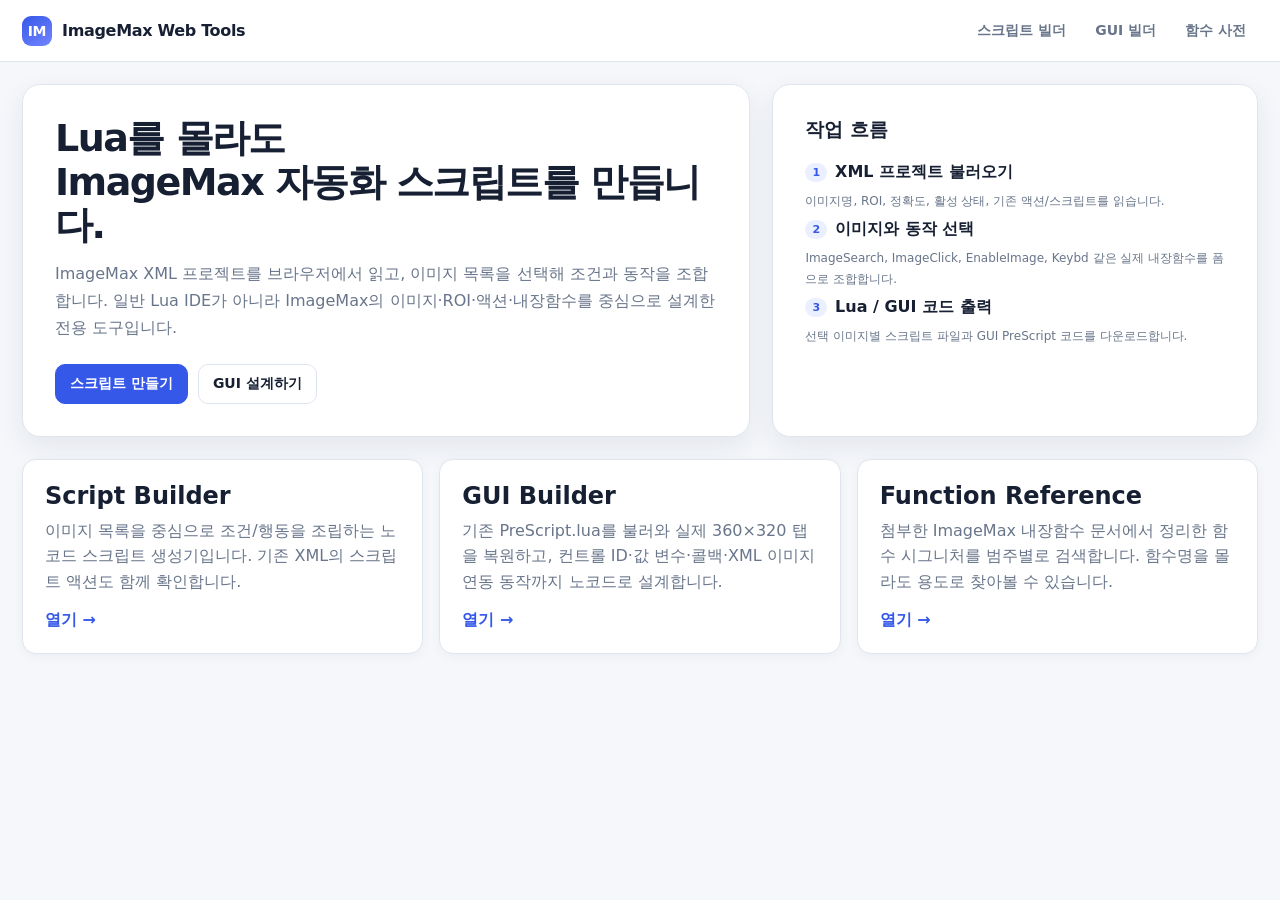
==== index.html @ b181a3d5 "Add files via upload" ====
<!doctype html><html lang="ko"><head><meta charset="utf-8"><meta name="viewport" content="width=device-width,initial-scale=1"><title>ImageMax Web Tools</title><link rel="stylesheet" href="./assets/app.css"></head><body>
<header class="topbar"><a class="brand" href="./"><span class="brandmark">IM</span>ImageMax Web Tools</a><nav class="nav"><a href="./script/">스크립트 빌더</a><a href="./gui/">GUI 빌더</a><a href="./reference/">함수 사전</a></nav></header>
<main class="shell">
<section class="hero"><div class="hero-main"><h1>Lua를 몰라도<br>ImageMax 자동화 스크립트를 만듭니다.</h1><p>ImageMax XML 프로젝트를 브라우저에서 읽고, 이미지 목록을 선택해 조건과 동작을 조합합니다. 일반 Lua IDE가 아니라 ImageMax의 이미지·ROI·액션·내장함수를 중심으로 설계한 전용 도구입니다.</p><div class="hero-actions"><a class="btn primary" href="./script/">스크립트 만들기</a><a class="btn" href="./gui/">GUI 설계하기</a></div></div><div class="hero-side"><h3 style="margin-top:0">작업 흐름</h3><div class="stack"><div class="row"><span class="badge blue">1</span><b>XML 프로젝트 불러오기</b></div><p class="hint">이미지명, ROI, 정확도, 활성 상태, 기존 액션/스크립트를 읽습니다.</p><div class="row"><span class="badge blue">2</span><b>이미지와 동작 선택</b></div><p class="hint">ImageSearch, ImageClick, EnableImage, Keybd 같은 실제 내장함수를 폼으로 조합합니다.</p><div class="row"><span class="badge blue">3</span><b>Lua / GUI 코드 출력</b></div><p class="hint">선택 이미지별 스크립트 파일과 GUI PreScript 코드를 다운로드합니다.</p></div></div></section>
<section class="cards"><article class="card"><h2>Script Builder</h2><p>이미지 목록을 중심으로 조건/행동을 조립하는 노코드 스크립트 생성기입니다. 기존 XML의 스크립트 액션도 함께 확인합니다.</p><a class="link" href="./script/">열기 →</a></article><article class="card"><h2>GUI Builder</h2><p>기존 PreScript.lua를 불러와 실제 360×320 탭을 복원하고, 컨트롤 ID·값 변수·콜백·XML 이미지 연동 동작까지 노코드로 설계합니다.</p><a class="link" href="./gui/">열기 →</a></article><article class="card"><h2>Function Reference</h2><p>첨부한 ImageMax 내장함수 문서에서 정리한 함수 시그니처를 범주별로 검색합니다. 함수명을 몰라도 용도로 찾아볼 수 있습니다.</p><a class="link" href="./reference/">열기 →</a></article></section>
</main><div id="toast" class="toast"></div></body></html>
---- assets/app.css ----
:root{
  --bg:#f5f7fb;--panel:#fff;--panel2:#f9fafc;--text:#172033;--muted:#68758a;--line:#dfe5ee;
  --brand:#3558e8;--brand2:#6b7cff;--ok:#148566;--warn:#b56a00;--danger:#c8394a;--code:#101625;
  --shadow:0 10px 28px rgba(24,35,62,.08);--r:14px;--r2:10px;
}
*{box-sizing:border-box} html,body{margin:0;min-height:100%;font-family:Inter,Pretendard,"Noto Sans KR","Malgun Gothic",system-ui,sans-serif;color:var(--text);background:var(--bg)}
button,input,select,textarea{font:inherit} button{cursor:pointer} a{color:inherit;text-decoration:none}
.topbar{height:62px;background:#fff;border-bottom:1px solid var(--line);display:flex;align-items:center;justify-content:space-between;padding:0 22px;position:sticky;top:0;z-index:30}
.brand{display:flex;gap:10px;align-items:center;font-weight:800;letter-spacing:-.02em}.brandmark{width:30px;height:30px;border-radius:9px;background:linear-gradient(145deg,var(--brand),#7385ff);display:grid;place-items:center;color:#fff;font-size:14px}
.nav{display:flex;gap:5px}.nav a{padding:9px 12px;border-radius:9px;color:var(--muted);font-weight:650;font-size:14px}.nav a:hover,.nav a.active{background:#eef1ff;color:var(--brand)}
.shell{max-width:1500px;margin:0 auto;padding:22px}.hero{display:grid;grid-template-columns:1.2fr .8fr;gap:22px;align-items:stretch;margin-bottom:22px}.hero-main,.hero-side{background:#fff;border:1px solid var(--line);border-radius:18px;padding:32px;box-shadow:var(--shadow)}
.hero h1{font-size:38px;line-height:1.15;margin:0 0 12px;letter-spacing:-.04em}.hero p{color:var(--muted);line-height:1.7;margin:0}.hero-actions{display:flex;gap:10px;margin-top:22px;flex-wrap:wrap}
.btn{border:1px solid var(--line);background:#fff;color:var(--text);padding:10px 14px;border-radius:10px;font-weight:700;font-size:14px}.btn:hover{border-color:#b9c4d8;background:#fafbfe}.btn.primary{background:var(--brand);border-color:var(--brand);color:#fff}.btn.primary:hover{background:#2e4dcc}.btn.soft{background:#eef1ff;color:var(--brand);border-color:#dce2ff}.btn.danger{color:var(--danger);border-color:#f0cbd1;background:#fff8f9}.btn.small{padding:7px 10px;font-size:12px;border-radius:8px}.btn.icon{width:36px;height:36px;padding:0;display:grid;place-items:center}
.cards{display:grid;grid-template-columns:repeat(3,1fr);gap:16px}.card{background:#fff;border:1px solid var(--line);border-radius:var(--r);padding:22px;box-shadow:0 3px 12px rgba(24,35,62,.04)}.card h2,.card h3{margin:0 0 8px}.card p{color:var(--muted);line-height:1.6;margin:0}.card .link{display:inline-flex;margin-top:16px;color:var(--brand);font-weight:750}
.appgrid{display:grid;grid-template-columns:300px minmax(520px,1fr) 360px;gap:14px;height:calc(100vh - 106px);min-height:660px}.panel{background:#fff;border:1px solid var(--line);border-radius:var(--r);overflow:hidden;min-width:0;box-shadow:0 4px 16px rgba(24,35,62,.04)}.panel-head{min-height:52px;padding:12px 14px;border-bottom:1px solid var(--line);display:flex;align-items:center;justify-content:space-between;gap:10px}.panel-title{font-weight:800;font-size:14px}.panel-body{padding:14px;overflow:auto;height:calc(100% - 52px)}
.section{margin-bottom:18px}.section:last-child{margin-bottom:0}.section-label{font-size:12px;font-weight:800;color:#4b5870;text-transform:uppercase;letter-spacing:.03em;margin:0 0 8px}.hint{font-size:12px;color:var(--muted);line-height:1.5}.field{margin-bottom:10px}.field label{display:block;font-size:12px;font-weight:750;color:#4d5a70;margin-bottom:5px}.input,.select,.textarea{width:100%;border:1px solid var(--line);border-radius:9px;background:#fff;padding:9px 10px;color:var(--text);outline:none}.textarea{min-height:80px;resize:vertical}.input:focus,.select:focus,.textarea:focus{border-color:#97a7f9;box-shadow:0 0 0 3px rgba(53,88,232,.1)}
.row{display:flex;align-items:center;gap:8px}.row.wrap{flex-wrap:wrap}.grow{flex:1}.stack{display:flex;flex-direction:column;gap:8px}.divider{height:1px;background:var(--line);margin:14px 0}.badge{display:inline-flex;align-items:center;gap:5px;padding:3px 7px;border-radius:999px;background:#f0f3f8;color:#59677d;font-size:11px;font-weight:750}.badge.ok{background:#e7f6f1;color:#147458}.badge.blue{background:#eaf0ff;color:#3558e8}.badge.warn{background:#fff2dc;color:#945a00}
.dropzone{border:1.5px dashed #bbc6d7;border-radius:12px;padding:17px;text-align:center;background:#fbfcff}.dropzone strong{display:block;font-size:13px;margin-bottom:4px}.dropzone input[type=file]{max-width:100%;font-size:12px}
.image-list{display:flex;flex-direction:column;gap:5px}.image-item{padding:9px 10px;border-radius:9px;border:1px solid transparent;cursor:pointer;display:grid;grid-template-columns:1fr auto;gap:5px;align-items:center}.image-item:hover{background:#f6f8fb}.image-item.active{border-color:#bfc9ff;background:#eef1ff}.image-name{font-size:13px;font-weight:700;overflow:hidden;text-overflow:ellipsis;white-space:nowrap}.image-meta{font-size:10px;color:var(--muted)}
.workspace{height:100%;display:flex;flex-direction:column}.workbar{border-bottom:1px solid var(--line);padding:10px 12px;display:flex;align-items:center;justify-content:space-between;gap:8px;background:#fbfcfe}.tabs{display:flex;gap:5px;overflow:auto}.tabbtn{border:0;background:transparent;padding:8px 10px;border-radius:8px;color:var(--muted);font-size:13px;font-weight:700;white-space:nowrap}.tabbtn.active{background:#eef1ff;color:var(--brand)}
.rule-list{padding:14px;overflow:auto;flex:1}.empty{display:grid;place-items:center;height:100%;min-height:240px;color:var(--muted);text-align:center;padding:30px}.rule{border:1px solid var(--line);border-radius:12px;background:#fff;margin-bottom:10px;overflow:hidden}.rule-head{padding:10px 12px;background:#f8f9fc;border-bottom:1px solid var(--line);display:flex;justify-content:space-between;align-items:center}.rule-title{font-size:13px;font-weight:800}.rule-body{padding:12px}.rule-grid{display:grid;grid-template-columns:1fr 1fr;gap:9px}.rule-actions{display:flex;gap:6px}
.code{background:var(--code);color:#d8def0;border-radius:11px;padding:14px;font:12px/1.65 "SFMono-Regular",Consolas,monospace;white-space:pre;overflow:auto;min-height:220px;tab-size:2}.code.small{min-height:120px;max-height:220px}.code .kw{color:#82aaff}.code .fn{color:#c3e88d}.code .str{color:#ecc48d}
.kv{display:grid;grid-template-columns:120px 1fr;gap:6px 10px;font-size:12px}.kv dt{color:var(--muted)}.kv dd{margin:0;font-weight:650;word-break:break-word}.existing{border:1px solid var(--line);border-radius:9px;padding:9px;margin-top:6px;background:#fafbfc}.existing .name{font-size:12px;font-weight:800}.existing pre{font-size:11px;white-space:pre-wrap;color:#4f5b70;margin:6px 0 0}
.toast{position:fixed;right:20px;bottom:20px;background:#182238;color:#fff;padding:11px 14px;border-radius:10px;box-shadow:var(--shadow);font-size:13px;z-index:100;opacity:0;pointer-events:none;transform:translateY(10px);transition:.2s}.toast.show{opacity:1;transform:none}
/* GUI */
.gui-grid{display:grid;grid-template-columns:230px minmax(500px,1fr) 330px;gap:14px;height:calc(100vh - 106px);min-height:660px}.palette{display:grid;grid-template-columns:1fr 1fr;gap:7px}.tool{border:1px solid var(--line);border-radius:9px;background:#fff;padding:10px 8px;font-size:12px;font-weight:750;text-align:center}.tool:hover{border-color:#aebaf7;background:#f7f8ff}.canvas-wrap{height:100%;overflow:auto;background:#edf1f6;display:grid;place-items:center;padding:40px}.canvas-frame{position:relative;background:#fff;border:1px solid #bfc8d5;box-shadow:0 16px 40px rgba(31,45,75,.14);width:720px;height:640px;transform-origin:center center;overflow:hidden;background-image:linear-gradient(#f0f2f6 1px,transparent 1px),linear-gradient(90deg,#f0f2f6 1px,transparent 1px);background-size:20px 20px}.ctrl{position:absolute;border:1px solid #aeb7c4;background:#f7f8fa;border-radius:3px;display:flex;align-items:center;padding:0 8px;font-size:12px;user-select:none;cursor:move;min-width:12px;min-height:12px;color:#293449}.ctrl.selected{outline:2px solid #5873ff;outline-offset:1px}.ctrl.button{justify-content:center;background:#f6f6f6;box-shadow:inset 0 1px #fff}.ctrl.text{border-color:transparent;background:transparent}.ctrl.group{background:transparent;border-color:#99a5b5;align-items:flex-start;padding-top:4px}.ctrl.check::before{content:'□';margin-right:5px}.ctrl.radio::before{content:'○';margin-right:5px}.ctrl.edit{background:#fff}.ctrl.combo{background:#fff}.ctrl.combo::after{content:'▾';margin-left:auto}.handle{position:absolute;width:10px;height:10px;background:#5873ff;border:1px solid #fff;right:-6px;bottom:-6px;border-radius:2px;cursor:nwse-resize;display:none}.ctrl.selected .handle{display:block}.ruler{font-size:11px;color:var(--muted)}
.tab-strip{display:flex;gap:4px;align-items:center;overflow:auto}.gui-tab{border:1px solid var(--line);background:#fff;padding:7px 10px;border-radius:8px 8px 0 0;font-size:12px;font-weight:700}.gui-tab.active{background:#eef1ff;color:var(--brand);border-color:#cbd3ff}.modal-backdrop{position:fixed;inset:0;background:rgba(14,20,34,.45);display:none;place-items:center;z-index:80}.modal-backdrop.open{display:grid}.modal{width:min(680px,92vw);max-height:86vh;overflow:auto;background:#fff;border-radius:15px;border:1px solid var(--line);box-shadow:0 26px 70px rgba(0,0,0,.22);padding:20px}.modal h3{margin:0 0 14px}
.ref-grid{display:grid;grid-template-columns:250px 1fr;gap:14px}.ref-list{display:flex;flex-direction:column;gap:7px}.ref-card{border:1px solid var(--line);border-radius:11px;background:#fff;padding:14px}.ref-card h3{font-size:14px;margin:0 0 7px}.sig{font:12px/1.5 Consolas,monospace;background:#f4f6fa;border:1px solid #e4e8ef;padding:8px;border-radius:7px;overflow:auto}.ref-card p{font-size:12px;color:var(--muted);line-height:1.5;margin:8px 0 0}
@media(max-width:1100px){.appgrid,.gui-grid{grid-template-columns:260px 1fr}.appgrid>.panel:last-child,.gui-grid>.panel:last-child{display:none}.cards{grid-template-columns:1fr 1fr}.hero{grid-template-columns:1fr}}
@media(max-width:760px){.topbar{height:auto;padding:10px 12px;align-items:flex-start;gap:8px}.nav{flex-wrap:wrap;justify-content:flex-end}.shell{padding:12px}.hero-main,.hero-side{padding:22px}.hero h1{font-size:30px}.cards{grid-template-columns:1fr}.appgrid,.gui-grid{display:block;height:auto}.appgrid>.panel,.gui-grid>.panel{margin-bottom:12px;height:auto}.panel-body{height:auto;max-height:none}.canvas-wrap{min-height:520px;padding:18px}.canvas-frame{transform:scale(.72);margin:-90px}.ref-grid{grid-template-columns:1fr}.rule-grid{grid-template-columns:1fr}}
/* GUI Builder Pro */
.gui-grid-pro{grid-template-columns:250px minmax(650px,1fr) 380px}.dropzone.compact{display:block;padding:11px 10px}.dropzone.compact input{display:block;margin-top:8px;width:100%}.inspector-panel .panel-body{padding-bottom:40px}.imagemax-preview-wrap{background:#d8d8d8;place-items:center}.imagemax-window{background:#f0f0f0;border:1px solid #8c8c8c;box-shadow:0 16px 38px rgba(0,0,0,.22);padding:0 8px 8px}.imagemax-titlebar{height:28px;margin:0 -8px 0;padding:0 8px;background:#fff;display:flex;align-items:center;justify-content:space-between;font:12px "Malgun Gothic",sans-serif;border-bottom:1px solid #c8c8c8}.runtime-tabs{height:28px;display:flex;align-items:flex-end;gap:1px;padding-top:4px}.runtime-tab{height:24px;border:1px solid #b1b1b1;background:#e8e8e8;padding:2px 10px;font:11px "Malgun Gothic",sans-serif;border-radius:2px 2px 0 0;color:#222}.runtime-tab.active{background:#fff;border-bottom-color:#fff}.canvas-frame.imagemax-runtime{border-color:#a7a7a7;box-shadow:none;background-color:#f7f7f7;background-image:linear-gradient(rgba(80,80,80,.07) 1px,transparent 1px),linear-gradient(90deg,rgba(80,80,80,.07) 1px,transparent 1px);background-size:20px 20px}.canvas-frame.no-grid{background-image:none}.imagemax-runtime .ctrl{font-family:"Malgun Gothic",sans-serif;font-size:12px;color:#111;border-radius:1px}.imagemax-runtime .ctrl.text{padding:0 2px}.imagemax-runtime .ctrl.group{border:1px solid #aaa;background:transparent;padding:0;overflow:visible}.imagemax-runtime .group-title{position:absolute;top:-9px;left:8px;background:#f7f7f7;padding:0 4px;line-height:16px}.imagemax-runtime .ctrl.button{background:linear-gradient(#fff,#e8e8e8);border:1px solid #9f9f9f;justify-content:center;padding:0 6px}.imagemax-runtime .ctrl.check,.imagemax-runtime .ctrl.radio{border-color:transparent;background:transparent;padding:0 2px;gap:4px}.native-check{width:13px;height:13px;border:1px solid #7d7d7d;background:#fff;display:inline-block;flex:0 0 auto}.native-radio{width:13px;height:13px;border:1px solid #7d7d7d;background:#fff;border-radius:50%;display:inline-block;flex:0 0 auto}.imagemax-runtime .ctrl.combo{background:#fff;border:1px solid #9f9f9f;padding:0}.combo-value{padding-left:6px;overflow:hidden;text-overflow:ellipsis;white-space:nowrap;flex:1}.combo-arrow{width:18px;height:100%;display:grid;place-items:center;border-left:1px solid #b5b5b5;font-size:8px;background:#eee}.imagemax-runtime .ctrl.edit{background:#fff;border:1px solid #9f9f9f;padding:0 5px}.edit-value{overflow:hidden;text-overflow:ellipsis;white-space:nowrap}.imagemax-runtime .ctrl.link{border-color:transparent;background:transparent;color:#1359b7;text-decoration:underline}.behavior-row{border:1px solid var(--line);border-radius:9px;padding:9px;display:flex;justify-content:space-between;gap:8px;align-items:flex-start}.behavior-row b{font-size:12px}.validation-list{display:flex;flex-direction:column;gap:6px;margin-top:8px}.validation-item{display:grid;grid-template-columns:auto 1fr;gap:7px;align-items:start;border-radius:8px;padding:8px 9px;font-size:11px}.validation-item span{font-weight:800}.validation-item p{margin:0;line-height:1.45}.validation-item.error{background:#fff0f1;color:#8d2834}.validation-item.warn{background:#fff6e7;color:#875400}.validation-item.info{background:#eef4ff;color:#315b9a}.validation-item.ok{background:#eaf7f1;color:#226b54}.warn-text{color:#9a5d00}.mono{font-family:Consolas,"SFMono-Regular",monospace}.clickable{cursor:pointer}.code-tall{max-height:360px}
@media(max-width:1250px){.gui-grid-pro{grid-template-columns:240px 1fr}.gui-grid-pro>.inspector-panel{display:none}}
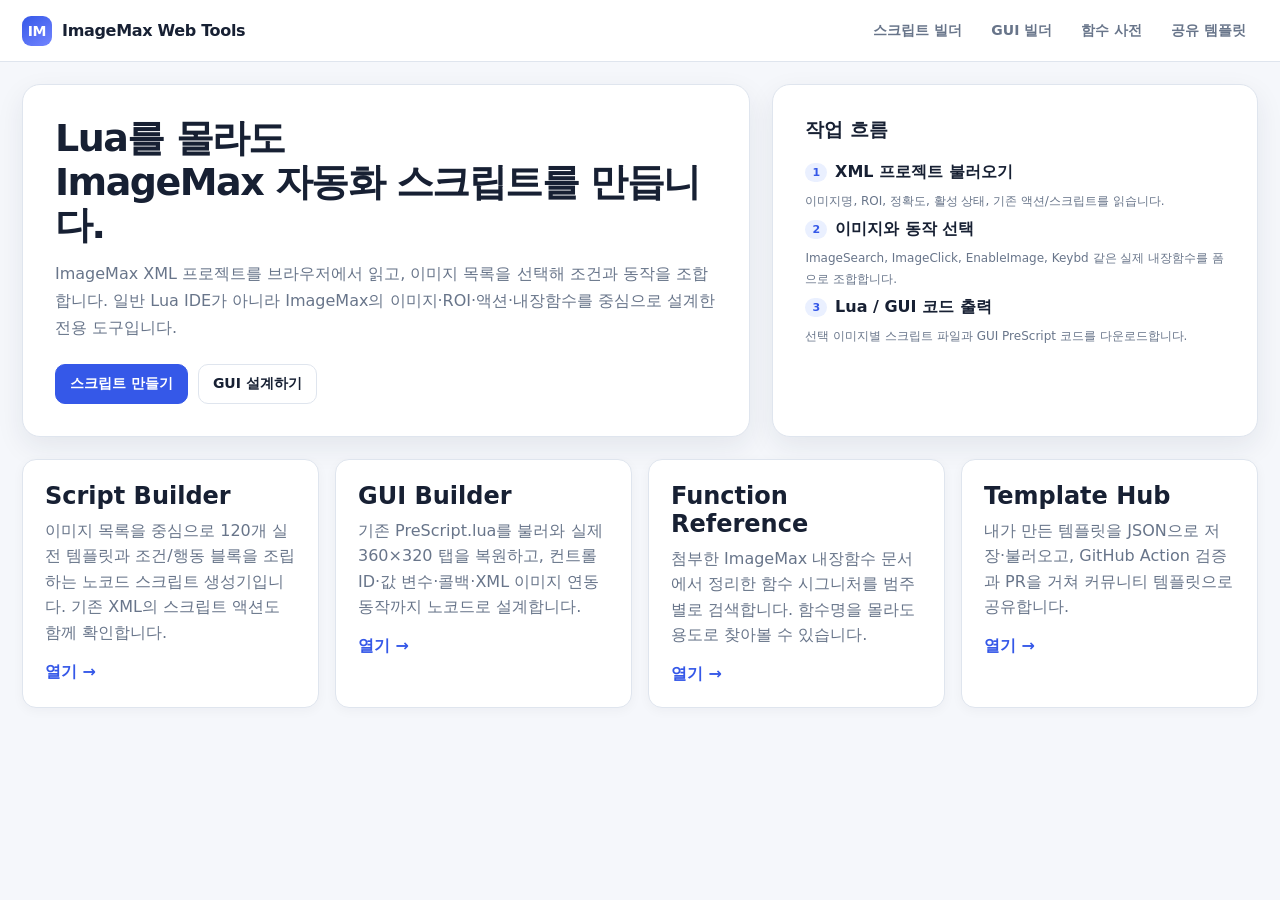
==== commit 2dae9c4c: "Add files via upload" ====
--- a/index.html
+++ b/index.html
@@ -1,6 +1,6 @@
 <!doctype html><html lang="ko"><head><meta charset="utf-8"><meta name="viewport" content="width=device-width,initial-scale=1"><title>ImageMax Web Tools</title><link rel="stylesheet" href="./assets/app.css"></head><body>
-<header class="topbar"><a class="brand" href="./"><span class="brandmark">IM</span>ImageMax Web Tools</a><nav class="nav"><a href="./script/">스크립트 빌더</a><a href="./gui/">GUI 빌더</a><a href="./reference/">함수 사전</a></nav></header>
+<header class="topbar"><a class="brand" href="./"><span class="brandmark">IM</span>ImageMax Web Tools</a><nav class="nav"><a href="./script/">스크립트 빌더</a><a href="./gui/">GUI 빌더</a><a href="./reference/">함수 사전</a><a href="./templates/">공유 템플릿</a></nav></header>
 <main class="shell">
 <section class="hero"><div class="hero-main"><h1>Lua를 몰라도<br>ImageMax 자동화 스크립트를 만듭니다.</h1><p>ImageMax XML 프로젝트를 브라우저에서 읽고, 이미지 목록을 선택해 조건과 동작을 조합합니다. 일반 Lua IDE가 아니라 ImageMax의 이미지·ROI·액션·내장함수를 중심으로 설계한 전용 도구입니다.</p><div class="hero-actions"><a class="btn primary" href="./script/">스크립트 만들기</a><a class="btn" href="./gui/">GUI 설계하기</a></div></div><div class="hero-side"><h3 style="margin-top:0">작업 흐름</h3><div class="stack"><div class="row"><span class="badge blue">1</span><b>XML 프로젝트 불러오기</b></div><p class="hint">이미지명, ROI, 정확도, 활성 상태, 기존 액션/스크립트를 읽습니다.</p><div class="row"><span class="badge blue">2</span><b>이미지와 동작 선택</b></div><p class="hint">ImageSearch, ImageClick, EnableImage, Keybd 같은 실제 내장함수를 폼으로 조합합니다.</p><div class="row"><span class="badge blue">3</span><b>Lua / GUI 코드 출력</b></div><p class="hint">선택 이미지별 스크립트 파일과 GUI PreScript 코드를 다운로드합니다.</p></div></div></section>
-<section class="cards"><article class="card"><h2>Script Builder</h2><p>이미지 목록을 중심으로 조건/행동을 조립하는 노코드 스크립트 생성기입니다. 기존 XML의 스크립트 액션도 함께 확인합니다.</p><a class="link" href="./script/">열기 →</a></article><article class="card"><h2>GUI Builder</h2><p>기존 PreScript.lua를 불러와 실제 360×320 탭을 복원하고, 컨트롤 ID·값 변수·콜백·XML 이미지 연동 동작까지 노코드로 설계합니다.</p><a class="link" href="./gui/">열기 →</a></article><article class="card"><h2>Function Reference</h2><p>첨부한 ImageMax 내장함수 문서에서 정리한 함수 시그니처를 범주별로 검색합니다. 함수명을 몰라도 용도로 찾아볼 수 있습니다.</p><a class="link" href="./reference/">열기 →</a></article></section>
+<section class="cards"><article class="card"><h2>Script Builder</h2><p>이미지 목록을 중심으로 120개 실전 템플릿과 조건/행동 블록을 조립하는 노코드 스크립트 생성기입니다. 기존 XML의 스크립트 액션도 함께 확인합니다.</p><a class="link" href="./script/">열기 →</a></article><article class="card"><h2>GUI Builder</h2><p>기존 PreScript.lua를 불러와 실제 360×320 탭을 복원하고, 컨트롤 ID·값 변수·콜백·XML 이미지 연동 동작까지 노코드로 설계합니다.</p><a class="link" href="./gui/">열기 →</a></article><article class="card"><h2>Function Reference</h2><p>첨부한 ImageMax 내장함수 문서에서 정리한 함수 시그니처를 범주별로 검색합니다. 함수명을 몰라도 용도로 찾아볼 수 있습니다.</p><a class="link" href="./reference/">열기 →</a></article><article class="card"><h2>Template Hub</h2><p>내가 만든 템플릿을 JSON으로 저장·불러오고, GitHub Action 검증과 PR을 거쳐 커뮤니티 템플릿으로 공유합니다.</p><a class="link" href="./templates/">열기 →</a></article></section>
 </main><div id="toast" class="toast"></div></body></html>
--- a/assets/app.css
+++ b/assets/app.css
@@ -11,7 +11,7 @@
 .shell{max-width:1500px;margin:0 auto;padding:22px}.hero{display:grid;grid-template-columns:1.2fr .8fr;gap:22px;align-items:stretch;margin-bottom:22px}.hero-main,.hero-side{background:#fff;border:1px solid var(--line);border-radius:18px;padding:32px;box-shadow:var(--shadow)}
 .hero h1{font-size:38px;line-height:1.15;margin:0 0 12px;letter-spacing:-.04em}.hero p{color:var(--muted);line-height:1.7;margin:0}.hero-actions{display:flex;gap:10px;margin-top:22px;flex-wrap:wrap}
 .btn{border:1px solid var(--line);background:#fff;color:var(--text);padding:10px 14px;border-radius:10px;font-weight:700;font-size:14px}.btn:hover{border-color:#b9c4d8;background:#fafbfe}.btn.primary{background:var(--brand);border-color:var(--brand);color:#fff}.btn.primary:hover{background:#2e4dcc}.btn.soft{background:#eef1ff;color:var(--brand);border-color:#dce2ff}.btn.danger{color:var(--danger);border-color:#f0cbd1;background:#fff8f9}.btn.small{padding:7px 10px;font-size:12px;border-radius:8px}.btn.icon{width:36px;height:36px;padding:0;display:grid;place-items:center}
-.cards{display:grid;grid-template-columns:repeat(3,1fr);gap:16px}.card{background:#fff;border:1px solid var(--line);border-radius:var(--r);padding:22px;box-shadow:0 3px 12px rgba(24,35,62,.04)}.card h2,.card h3{margin:0 0 8px}.card p{color:var(--muted);line-height:1.6;margin:0}.card .link{display:inline-flex;margin-top:16px;color:var(--brand);font-weight:750}
+.cards{display:grid;grid-template-columns:repeat(auto-fit,minmax(240px,1fr));gap:16px}.card{background:#fff;border:1px solid var(--line);border-radius:var(--r);padding:22px;box-shadow:0 3px 12px rgba(24,35,62,.04)}.card h2,.card h3{margin:0 0 8px}.card p{color:var(--muted);line-height:1.6;margin:0}.card .link{display:inline-flex;margin-top:16px;color:var(--brand);font-weight:750}
 .appgrid{display:grid;grid-template-columns:300px minmax(520px,1fr) 360px;gap:14px;height:calc(100vh - 106px);min-height:660px}.panel{background:#fff;border:1px solid var(--line);border-radius:var(--r);overflow:hidden;min-width:0;box-shadow:0 4px 16px rgba(24,35,62,.04)}.panel-head{min-height:52px;padding:12px 14px;border-bottom:1px solid var(--line);display:flex;align-items:center;justify-content:space-between;gap:10px}.panel-title{font-weight:800;font-size:14px}.panel-body{padding:14px;overflow:auto;height:calc(100% - 52px)}
 .section{margin-bottom:18px}.section:last-child{margin-bottom:0}.section-label{font-size:12px;font-weight:800;color:#4b5870;text-transform:uppercase;letter-spacing:.03em;margin:0 0 8px}.hint{font-size:12px;color:var(--muted);line-height:1.5}.field{margin-bottom:10px}.field label{display:block;font-size:12px;font-weight:750;color:#4d5a70;margin-bottom:5px}.input,.select,.textarea{width:100%;border:1px solid var(--line);border-radius:9px;background:#fff;padding:9px 10px;color:var(--text);outline:none}.textarea{min-height:80px;resize:vertical}.input:focus,.select:focus,.textarea:focus{border-color:#97a7f9;box-shadow:0 0 0 3px rgba(53,88,232,.1)}
 .row{display:flex;align-items:center;gap:8px}.row.wrap{flex-wrap:wrap}.grow{flex:1}.stack{display:flex;flex-direction:column;gap:8px}.divider{height:1px;background:var(--line);margin:14px 0}.badge{display:inline-flex;align-items:center;gap:5px;padding:3px 7px;border-radius:999px;background:#f0f3f8;color:#59677d;font-size:11px;font-weight:750}.badge.ok{background:#e7f6f1;color:#147458}.badge.blue{background:#eaf0ff;color:#3558e8}.badge.warn{background:#fff2dc;color:#945a00}
@@ -31,3 +31,28 @@
 /* GUI Builder Pro */
 .gui-grid-pro{grid-template-columns:250px minmax(650px,1fr) 380px}.dropzone.compact{display:block;padding:11px 10px}.dropzone.compact input{display:block;margin-top:8px;width:100%}.inspector-panel .panel-body{padding-bottom:40px}.imagemax-preview-wrap{background:#d8d8d8;place-items:center}.imagemax-window{background:#f0f0f0;border:1px solid #8c8c8c;box-shadow:0 16px 38px rgba(0,0,0,.22);padding:0 8px 8px}.imagemax-titlebar{height:28px;margin:0 -8px 0;padding:0 8px;background:#fff;display:flex;align-items:center;justify-content:space-between;font:12px "Malgun Gothic",sans-serif;border-bottom:1px solid #c8c8c8}.runtime-tabs{height:28px;display:flex;align-items:flex-end;gap:1px;padding-top:4px}.runtime-tab{height:24px;border:1px solid #b1b1b1;background:#e8e8e8;padding:2px 10px;font:11px "Malgun Gothic",sans-serif;border-radius:2px 2px 0 0;color:#222}.runtime-tab.active{background:#fff;border-bottom-color:#fff}.canvas-frame.imagemax-runtime{border-color:#a7a7a7;box-shadow:none;background-color:#f7f7f7;background-image:linear-gradient(rgba(80,80,80,.07) 1px,transparent 1px),linear-gradient(90deg,rgba(80,80,80,.07) 1px,transparent 1px);background-size:20px 20px}.canvas-frame.no-grid{background-image:none}.imagemax-runtime .ctrl{font-family:"Malgun Gothic",sans-serif;font-size:12px;color:#111;border-radius:1px}.imagemax-runtime .ctrl.text{padding:0 2px}.imagemax-runtime .ctrl.group{border:1px solid #aaa;background:transparent;padding:0;overflow:visible}.imagemax-runtime .group-title{position:absolute;top:-9px;left:8px;background:#f7f7f7;padding:0 4px;line-height:16px}.imagemax-runtime .ctrl.button{background:linear-gradient(#fff,#e8e8e8);border:1px solid #9f9f9f;justify-content:center;padding:0 6px}.imagemax-runtime .ctrl.check,.imagemax-runtime .ctrl.radio{border-color:transparent;background:transparent;padding:0 2px;gap:4px}.native-check{width:13px;height:13px;border:1px solid #7d7d7d;background:#fff;display:inline-block;flex:0 0 auto}.native-radio{width:13px;height:13px;border:1px solid #7d7d7d;background:#fff;border-radius:50%;display:inline-block;flex:0 0 auto}.imagemax-runtime .ctrl.combo{background:#fff;border:1px solid #9f9f9f;padding:0}.combo-value{padding-left:6px;overflow:hidden;text-overflow:ellipsis;white-space:nowrap;flex:1}.combo-arrow{width:18px;height:100%;display:grid;place-items:center;border-left:1px solid #b5b5b5;font-size:8px;background:#eee}.imagemax-runtime .ctrl.edit{background:#fff;border:1px solid #9f9f9f;padding:0 5px}.edit-value{overflow:hidden;text-overflow:ellipsis;white-space:nowrap}.imagemax-runtime .ctrl.link{border-color:transparent;background:transparent;color:#1359b7;text-decoration:underline}.behavior-row{border:1px solid var(--line);border-radius:9px;padding:9px;display:flex;justify-content:space-between;gap:8px;align-items:flex-start}.behavior-row b{font-size:12px}.validation-list{display:flex;flex-direction:column;gap:6px;margin-top:8px}.validation-item{display:grid;grid-template-columns:auto 1fr;gap:7px;align-items:start;border-radius:8px;padding:8px 9px;font-size:11px}.validation-item span{font-weight:800}.validation-item p{margin:0;line-height:1.45}.validation-item.error{background:#fff0f1;color:#8d2834}.validation-item.warn{background:#fff6e7;color:#875400}.validation-item.info{background:#eef4ff;color:#315b9a}.validation-item.ok{background:#eaf7f1;color:#226b54}.warn-text{color:#9a5d00}.mono{font-family:Consolas,"SFMono-Regular",monospace}.clickable{cursor:pointer}.code-tall{max-height:360px}
 @media(max-width:1250px){.gui-grid-pro{grid-template-columns:240px 1fr}.gui-grid-pro>.inspector-panel{display:none}}
+
+/* Script Builder Pro */
+.script-shell{max-width:1680px;padding-top:14px}.script-grid-pro{grid-template-columns:300px minmax(720px,1fr) 390px}.project-panel .panel-body,.result-panel .panel-body{padding-bottom:36px}.image-list-tall{max-height:calc(100vh - 500px);overflow:auto}.image-item{width:100%;text-align:left;background:transparent}.image-badges{display:flex;flex-direction:column;gap:3px;align-items:flex-end}.folder-status{margin-top:8px;padding:8px 9px;border-radius:8px;background:#f7f9fc;border:1px solid var(--line);font-size:11px;line-height:1.45;color:var(--muted)}
+.script-workspace{overflow:hidden}.script-workbar{min-height:58px}.builder-flow{overflow:auto;flex:1}.recipe-section{padding:14px;border-bottom:1px solid var(--line);background:#fbfcff}.recipe-head,.current-script-head{display:flex;align-items:flex-start;justify-content:space-between;gap:12px}.recipe-filter-row{width:min(430px,48%)}.recipe-filter-row .input{min-width:160px}.recipe-grid{display:grid;grid-template-columns:repeat(3,minmax(0,1fr));gap:9px;margin-top:12px}.recipe-card{border:1px solid var(--line);border-radius:12px;background:#fff;padding:12px;display:flex;flex-direction:column;min-height:148px}.recipe-card:hover{border-color:#bbc7f8;box-shadow:0 4px 14px rgba(53,88,232,.07)}.recipe-card-top{display:flex;justify-content:space-between;gap:8px;align-items:center}.recipe-tag{font-size:10px;font-weight:800;color:var(--brand);background:#eef1ff;border-radius:999px;padding:3px 6px}.recipe-cat{font-size:10px;color:var(--muted)}.recipe-card h3{font-size:13px;margin:9px 0 6px}.recipe-card p{font-size:11px;line-height:1.5;color:var(--muted);margin:0 0 11px;flex:1}.recipe-card .btn{align-self:flex-start}.current-script-section{padding:14px}.compact-rule-list{padding:12px 0 0;overflow:visible}.compact-rule-list .empty{min-height:180px}.rule{border-radius:11px}.rule>summary{list-style:none;cursor:pointer}.rule>summary::-webkit-details-marker{display:none}.rule-head>div:first-child{display:flex;flex-direction:column;gap:3px}.rule-desc{font-size:10px;font-weight:500;color:var(--muted);max-width:580px}.rule[open]>.rule-head{background:#f5f7ff;border-bottom:1px solid var(--line)}.branch{margin-top:12px;padding:10px;border:1px solid var(--line);border-radius:9px;background:#fbfcfe}.branch.optional{background:#fff}.branch-head{display:flex;align-items:center;justify-content:space-between;gap:8px;font-size:12px}.action-list{display:flex;flex-direction:column;gap:7px;margin-top:8px}.action-card{border:1px solid var(--line);border-radius:8px;padding:8px;background:#fff}.action-fields{margin-top:8px}.multi-images{min-height:150px}.image-preview-box{height:190px;border:1px solid var(--line);border-radius:12px;background:#f8fafc;display:grid;place-items:center;overflow:hidden;position:relative;text-align:center;color:var(--muted);font-size:12px}.image-preview-box>img{width:100%;height:100%;object-fit:contain;background:#fff}.preview-caption{position:absolute;left:0;right:0;bottom:0;padding:7px 9px;background:rgba(16,22,37,.82);color:#fff;display:flex;flex-direction:column;text-align:left}.preview-caption span{font-size:9px;opacity:.8;white-space:nowrap;overflow:hidden;text-overflow:ellipsis}.preview-placeholder{padding:18px;display:flex;flex-direction:column;gap:5px}.preview-placeholder b{color:var(--text);font-size:13px}.preview-placeholder small{font-size:10px}.compact-details{border:1px solid var(--line);border-radius:10px;padding:9px 10px;background:#fbfcfe}.compact-details>summary{font-size:12px;font-weight:800;cursor:pointer}.compact-kv{grid-template-columns:72px 1fr}.existing>summary{cursor:pointer;font-size:11px}.execution-note{margin-top:9px;padding:8px 9px;border-radius:8px;background:#eef4ff;color:#315b9a;font-size:10.5px;line-height:1.45}.code-result{max-height:300px}.current-script-head{margin-top:2px}
+@media(max-width:1400px){.script-grid-pro{grid-template-columns:280px minmax(650px,1fr)}.script-grid-pro>.result-panel{display:none}.recipe-grid{grid-template-columns:repeat(2,minmax(0,1fr))}}
+@media(max-width:900px){.recipe-head,.current-script-head{display:block}.recipe-filter-row{width:100%;margin-top:10px}.recipe-grid{grid-template-columns:1fr}.script-grid-pro{display:block;height:auto}.script-grid-pro>.panel{margin-bottom:12px}.script-grid-pro>.result-panel{display:block}.image-list-tall{max-height:360px}}
+
+/* GUI import / usability */
+.import-summary{padding:9px 10px;border:1px solid var(--line);background:#f7f9fc;border-radius:8px;font-size:11px;line-height:1.55;color:var(--muted)}.import-summary b{color:var(--text)}.zoom-select{width:78px;padding:6px 7px;font-size:11px}.gui-grid-pro .canvas-wrap{padding:24px}.gui-grid-pro .rule-grid{gap:8px}.gui-grid-pro .panel-body{scrollbar-gutter:stable}.gui-grid-pro .validation-list{max-height:230px;overflow:auto}
+.runtime-tab.system-tab{color:#555;opacity:1;cursor:default;background:#e8e8e8}
+
+/* V4 — visual-first Script Builder */
+.script-grid-v4{grid-template-columns:280px minmax(0,1fr);gap:14px;height:calc(100vh - 96px);min-height:720px}.script-workspace-v4{display:flex;flex-direction:column;min-width:0;overflow:hidden}.script-top-zone{display:grid;grid-template-columns:minmax(460px,1.15fr) minmax(360px,.85fr);min-height:0;height:46%;border-bottom:1px solid var(--line)}.recipe-section-v4,.current-script-section-v4{padding:13px;min-height:0;overflow:auto}.recipe-section-v4{border-right:1px solid var(--line);background:#fbfcff}.recipe-head-v4,.dock-head{display:flex;align-items:flex-start;justify-content:space-between;gap:10px}.recipe-toolbar-v4{display:grid;grid-template-columns:1fr 126px;gap:8px;margin:10px 0}.recipe-grid-v4{display:grid;grid-template-columns:repeat(2,minmax(0,1fr));gap:8px}.recipe-grid-v4 .recipe-card{min-height:98px;padding:10px}.recipe-grid-v4 .recipe-card h3{margin:6px 0 4px;font-size:12px}.recipe-grid-v4 .recipe-card p{font-size:10.5px;line-height:1.4;margin-bottom:7px;display:-webkit-box;-webkit-line-clamp:2;-webkit-box-orient:vertical;overflow:hidden}.recipe-grid-v4 .recipe-card .btn{padding:5px 8px;font-size:11px}.current-script-section-v4 .compact-rule-list{max-height:none;overflow:visible}.script-bottom-zone{display:grid;grid-template-columns:minmax(0,1fr) 310px;gap:0;flex:1;min-height:0}.code-dock-v4,.context-dock-v4{padding:13px;min-height:0;overflow:auto}.context-dock-v4{border-left:1px solid var(--line);background:#fbfcfe}.code-main-v4{margin-top:10px;height:calc(100% - 82px);min-height:240px;max-height:none;white-space:pre;overflow:auto;font-size:12px;line-height:1.55}.compact-preview{height:110px;margin:8px 0}.script-top-zone .rule{margin-bottom:8px}.script-top-zone .rule-desc{max-width:420px}.script-workbar{flex:0 0 auto}
+@media(max-width:1180px){.script-top-zone{grid-template-columns:1fr}.recipe-section-v4{border-right:0;border-bottom:1px solid var(--line)}.script-bottom-zone{grid-template-columns:1fr}.context-dock-v4{display:none}.script-grid-v4{grid-template-columns:250px minmax(0,1fr)}}
+/* V4 — GUI editing */
+.gui-grid-pro{grid-template-columns:240px minmax(620px,1fr) 340px}.imagemax-preview-wrap{overflow:auto;display:block;padding:22px}.imagemax-window{width:max-content;margin:auto}.imagemax-runtime .ctrl{white-space:nowrap;overflow:visible}.imagemax-runtime .ctrl.text,.imagemax-runtime .ctrl.check,.imagemax-runtime .ctrl.radio{min-width:max-content}.imagemax-runtime .ctrl.selected{outline:2px solid #4664ef;outline-offset:1px;box-shadow:0 0 0 3px rgba(70,100,239,.12)}.imagemax-runtime .ctrl.selected .handle{opacity:1}.canvas-frame{position:relative}.canvas-wrap{scrollbar-gutter:stable both-edges}.workbar{flex-wrap:wrap}.palette .tool{min-height:38px}.inspector-panel .panel-body{padding:12px}.gui-grid-pro .code-tall{max-height:260px}
+/* V4 — Function reference */
+.ref-card-v4{display:flex;flex-direction:column;gap:8px}.sig-row,.example-row{display:flex;gap:8px;align-items:flex-start}.sig-row .sig{margin:0;min-width:0}.example-row .code{margin:0;flex:1;max-height:180px}.ref-card-v4 p{margin:0}.ref-grid{grid-template-columns:230px minmax(0,1fr)}
+
+/* V5 — Template library + builder + community */
+.script-grid-v5{grid-template-columns:280px minmax(0,1fr);gap:14px;height:calc(100vh - 96px);min-height:760px}.script-workspace-v5{display:flex;flex-direction:column;min-width:0;overflow:hidden}.script-main-v5{display:grid;grid-template-columns:minmax(520px,1.08fr) minmax(380px,.92fr);height:54%;min-height:0;border-bottom:1px solid var(--line)}.template-library-v5,.builder-column-v5{min-height:0;overflow:auto;padding:13px}.template-library-v5{border-right:1px solid var(--line);background:#fbfcff}.template-library-head,.template-tools-row,.template-card-actions{display:flex;align-items:center;gap:8px}.template-library-head{justify-content:space-between}.template-mode-tabs{display:flex;gap:6px;margin:10px 0 8px;overflow:auto}.template-mode-tabs button{border:1px solid var(--line);background:#fff;border-radius:9px;padding:7px 11px;font-size:11px;font-weight:800;white-space:nowrap;color:var(--muted)}.template-mode-tabs button.active{background:#eef1ff;color:var(--brand);border-color:#cbd3ff}.template-toolbar-v5{display:grid;grid-template-columns:minmax(0,1fr) 150px;gap:8px}.template-tools-row{margin-top:8px;flex-wrap:wrap}.template-tools-row .hint{margin-left:auto}.recipe-grid-v5{display:grid;grid-template-columns:repeat(2,minmax(0,1fr));gap:8px;margin-top:10px}.compact-recipe{min-height:120px;padding:10px}.compact-recipe h3{font-size:12px;margin:6px 0 4px}.compact-recipe p{font-size:10.5px;line-height:1.4;display:-webkit-box;-webkit-line-clamp:2;-webkit-box-orient:vertical;overflow:hidden;margin-bottom:8px}.template-card-actions{flex-wrap:wrap}.template-card-actions .btn{padding:5px 7px}.template-empty{min-height:150px;border:1px dashed var(--line);border-radius:12px;display:grid;place-content:center;text-align:center;gap:4px;color:var(--muted);padding:20px}.template-empty b{color:var(--text);font-size:13px}.template-empty span{font-size:11px}.builder-column-v5{display:flex;flex-direction:column;gap:10px;background:#fff}.builder-card-v5{border:1px solid var(--line);border-radius:12px;background:#fff;padding:11px}.builder-column-v5 .compact-rule-list{max-height:calc(100vh - 510px);min-height:150px;overflow:auto;padding-right:4px}.flow-card-v5{flex:0 0 auto}.flow-preview-v5 ol{list-style:none;padding:0;margin:0;display:flex;flex-direction:column;gap:6px}.flow-preview-v5 li{display:flex;gap:8px;align-items:flex-start;padding:7px 8px;border-radius:8px;background:#f7f9fc;border:1px solid #edf0f5}.flow-num{width:20px;height:20px;border-radius:50%;display:grid;place-items:center;background:#eef1ff;color:var(--brand);font-size:10px;font-weight:900;flex:0 0 auto}.flow-preview-v5 li b{display:block;font-size:11px;line-height:1.35}.flow-preview-v5 li small{display:block;color:var(--muted);font-size:9.5px;margin-top:2px}.script-bottom-zone-v5{display:grid;grid-template-columns:minmax(0,1fr) 300px;flex:1;min-height:0}.code-dock-v5,.context-dock-v5{padding:13px;min-height:0;overflow:auto}.context-dock-v5{border-left:1px solid var(--line);background:#fbfcfe}.code-main-v5{margin-top:9px;height:calc(100% - 80px);min-height:230px;max-height:none;font-size:12px;line-height:1.55}.community-grid{display:grid;grid-template-columns:280px minmax(0,1fr);gap:14px}.community-card{border:1px solid var(--line);background:#fff;border-radius:12px;padding:14px}.community-card h3{margin:0 0 6px;font-size:14px}.community-card p{margin:0;color:var(--muted);font-size:12px;line-height:1.55}.community-list{display:grid;grid-template-columns:repeat(3,minmax(0,1fr));gap:10px}.share-box{padding:12px;border:1px solid #d9e2ff;background:#f6f8ff;border-radius:12px}.share-steps{margin:8px 0 0;padding-left:18px;color:var(--muted);font-size:12px;line-height:1.75}
+@media(max-width:1200px){.script-main-v5{grid-template-columns:1fr}.builder-column-v5{display:none}.script-bottom-zone-v5{grid-template-columns:1fr}.context-dock-v5{display:none}.community-list{grid-template-columns:repeat(2,minmax(0,1fr))}}
+@media(max-width:820px){.script-grid-v5{display:block;height:auto}.script-grid-v5>.panel{margin-bottom:12px}.script-main-v5{height:auto}.template-library-v5{border-right:0}.builder-column-v5{display:flex}.recipe-grid-v5{grid-template-columns:1fr}.script-bottom-zone-v5{display:block}.context-dock-v5{display:block;border-left:0;border-top:1px solid var(--line)}.community-grid{grid-template-columns:1fr}.community-list{grid-template-columns:1fr}.template-toolbar-v5{grid-template-columns:1fr}.template-tools-row .hint{margin-left:0;width:100%}}
+/* V5 template library usability */
+.template-card-actions{display:flex;gap:6px;flex-wrap:wrap;align-items:center}.template-star{margin-left:auto;border:0;background:transparent;font-size:18px;line-height:1;cursor:pointer;color:#8993a8;padding:3px 4px}.template-star.active{color:#e0a000}.template-toolbar-v5 #favoriteOnly.active{background:#fff7d8;border-color:#e5c75c;color:#785b00}.modal-title-row{display:flex;align-items:flex-start;justify-content:space-between;gap:16px}.modal-title-row h3{margin:0 0 6px}.template-modal-grid{display:grid;grid-template-columns:1fr 1fr;gap:14px;margin-top:18px}.template-modal-grid .span-2{grid-column:1/-1}.textarea{resize:vertical;min-height:96px;font-family:inherit}.template-modal-summary{margin-top:14px;padding:12px 14px;border:1px solid var(--line);border-radius:10px;background:#f7f9fd;display:flex;align-items:center;justify-content:space-between;gap:14px}.row.end{justify-content:flex-end}@media(max-width:720px){.template-modal-grid{grid-template-columns:1fr}.template-modal-grid .span-2{grid-column:auto}}
